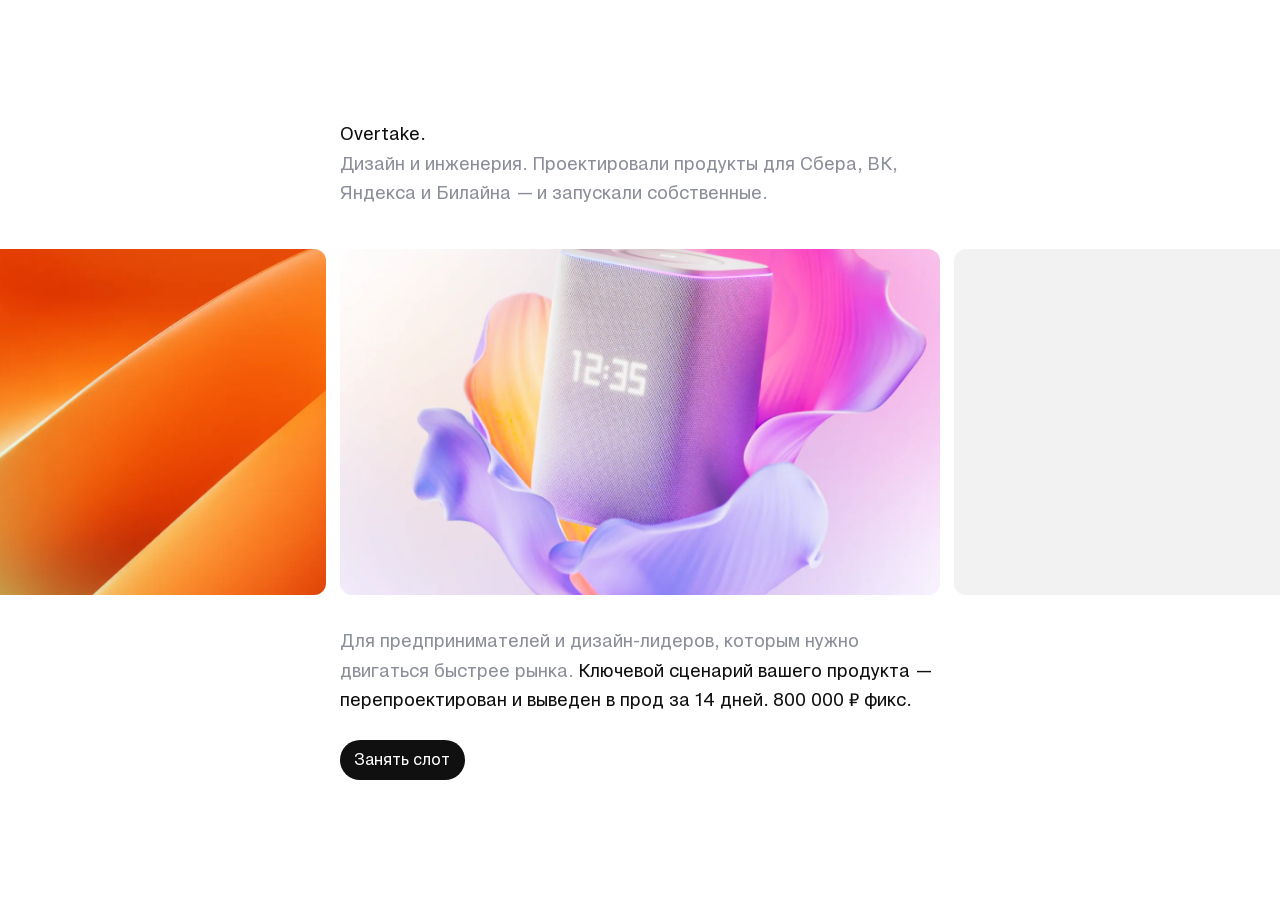
==== ru/index.html @ 6752e940 "Add auto-detected Russian version at /ru/ with no language switcher - ru/index.html: translated page" ====
<!doctype html>
<html lang="ru">
<head>
  <meta charset="UTF-8">
  <meta name="viewport" content="width=device-width, initial-scale=1">
  <title>Overtake&nbsp;— Дизайн и&nbsp;инженерия</title>
  <meta name="description" content="Партнёры для предпринимателей и дизайн-лидеров, которым нужно двигаться быстрее рынка. Перепроектируем и выведем в прод ключевой сценарий вашего продукта за 14 дней. 800 000 ₽ фикс.">
  <link rel="icon" href="data:image/svg+xml,%3Csvg xmlns='http://www.w3.org/2000/svg' viewBox='0 0 32 32'%3E%3Crect width='32' height='32' rx='8' fill='%23101010'/%3E%3C/svg%3E">
  <link rel="alternate" hreflang="en" href="https://overtakers.netlify.app/">
  <link rel="alternate" hreflang="ru" href="https://overtakers.netlify.app/ru/">
  <link rel="alternate" hreflang="x-default" href="https://overtakers.netlify.app/">
  <link rel="preload" href="/fonts/pragmatica-next-400.woff2" as="font" type="font/woff2" crossorigin>
  <link rel="preload" href="/fonts/pragmatica-next-400-cyrillic.woff2" as="font" type="font/woff2" crossorigin>
  <link rel="stylesheet" href="/style.css">
</head>
<body>
  <main class="page">
    <header class="hero">
      <p class="hero__title">Overtake.</p>
      <p class="hero__subtitle">Дизайн и&nbsp;инженерия. Проектировали продукты для&nbsp;Сбера, ВК, Яндекса и&nbsp;Билайна&nbsp;— и&nbsp;запускали собственные.</p>
    </header>

    <section class="cases" aria-label="Избранные кейсы" aria-roledescription="карусель" tabindex="0">
      <ul class="cases__track">
        <li class="cases__item">
          <span class="case__frame">
            <img class="case__image" src="/assets/case-1.webp" width="1194" height="843" alt="Яндекс Алиса" loading="lazy" decoding="async">
          </span>
        </li>
        <li class="cases__item">
          <span class="case__frame">
            <img class="case__image case__image--zoom" src="/assets/case-2.webp" width="2200" height="1649" alt="Яндекс Алиса" loading="lazy" decoding="async">
          </span>
        </li>
        <li class="cases__item">
          <span class="case__frame">
            <img class="case__image" src="/assets/case-3.webp" width="1320" height="864" alt="Яндекс Алиса" loading="eager" fetchpriority="high" decoding="async">
          </span>
        </li>
        <li class="cases__item">
          <span class="case__frame">
            <video class="case__image" src="/assets/case-4.mp4" width="1130" height="720" autoplay muted loop playsinline preload="auto"></video>
          </span>
        </li>
        <li class="cases__item">
          <span class="case__frame">
            <img class="case__image case__image--zoom" src="/assets/case-2.webp" width="2200" height="1649" alt="Гитверс" loading="lazy" decoding="async">
          </span>
        </li>
      </ul>
    </section>

    <p class="pitch">Для предпринимателей и&nbsp;дизайн-лидеров, которым нужно двигаться быстрее рынка.<span class="pitch__highlight"> Ключевой сценарий вашего продукта&nbsp;— перепроектирован и&nbsp;выведен в&nbsp;прод за&nbsp;14&nbsp;дней. 800&nbsp;000&nbsp;₽&nbsp;фикс.</span></p>

    <div class="cta-wrapper"><a class="cta" href="https://cal.com/levon-lobanov" target="_blank" rel="noopener noreferrer">Занять&nbsp;слот</a></div>
  </main>

  <div class="cursor-nav" aria-hidden="true">
    <div class="cursor-nav__bubble">
      <span class="cursor-nav__icon cursor-nav__icon--prev">
        <svg class="arrow" viewBox="0 0 24 24" width="24" height="24" fill="none">
          <rect class="arrow__tail" x="5.24" y="11.665" width="14.51" height="1.39" rx="0.695" fill="currentColor" />
          <path class="arrow__head" d="M11.17 7.11 5.94 12.36 11.17 17.61" stroke="currentColor" stroke-width="1.39" stroke-linecap="round" stroke-linejoin="round" />
          <g class="arrow__grow">
            <line class="arrow__arm arrow__arm--up" x1="19.06" y1="12.36" x2="13.81" y2="7.11" stroke="currentColor" stroke-width="1.39" stroke-linecap="round" />
            <line class="arrow__arm arrow__arm--dn" x1="19.06" y1="12.36" x2="13.81" y2="17.61" stroke="currentColor" stroke-width="1.39" stroke-linecap="round" />
          </g>
        </svg>
      </span>
      <span class="cursor-nav__icon cursor-nav__icon--next">
        <svg class="arrow" viewBox="0 0 24 24" width="24" height="24" fill="none">
          <rect class="arrow__tail" x="5.24" y="11.665" width="14.51" height="1.39" rx="0.695" fill="currentColor" />
          <path class="arrow__head" d="M13.81 7.11 19.06 12.36 13.81 17.61" stroke="currentColor" stroke-width="1.39" stroke-linecap="round" stroke-linejoin="round" />
          <g class="arrow__grow">
            <line class="arrow__arm arrow__arm--up" x1="5.94" y1="12.36" x2="11.17" y2="7.11" stroke="currentColor" stroke-width="1.39" stroke-linecap="round" />
            <line class="arrow__arm arrow__arm--dn" x1="5.94" y1="12.36" x2="11.17" y2="17.61" stroke="currentColor" stroke-width="1.39" stroke-linecap="round" />
          </g>
        </svg>
      </span>
    </div>
  </div>

  <script src="/app.js" defer></script>
</body>
</html>
---- style.css ----
@font-face {
  font-family: "Pragmatica Next VF";
  src: url("fonts/pragmatica-next-400.woff2") format("woff2");
  font-weight: 400;
  font-style: normal;
  font-display: swap;
  unicode-range: U+0020-007E, U+00A0, U+2013-2014, U+2018-201B, U+2026;
}

/* cyrillic subset: fetched by the browser only on pages that use it (/ru/) */
@font-face {
  font-family: "Pragmatica Next VF";
  src: url("fonts/pragmatica-next-400-cyrillic.woff2") format("woff2");
  font-weight: 400;
  font-style: normal;
  font-display: swap;
  unicode-range: U+00AB, U+00BB, U+0401, U+0410-044F, U+0451, U+20BD;
}

:root {
  color-scheme: light;

  --color-bg: #fff;
  --color-text-primary: #101010;
  --color-text-secondary: #4a4b4f;
  --color-text-tertiary: #8c8f99;
  --color-cta-bg: #101010;
  --color-cta-text: #fff;

  --font-sans: "Pragmatica Next VF", system-ui, sans-serif;

  /* one text style, used everywhere */
  --font-size: 1.125rem;
  --line-height: 1.85rem;
  --font-weight: 400;

  /* the one central column: grows with the viewport, caps at 660px, floors at
     viewport width minus 14px gutters either side. cases always match it. */
  --content-width: min(37.5rem, 100vw - 1.75rem);

  /* vertical rhythm is fluid by viewport HEIGHT so the whole page fits one
     screen (e.g. a 14" MacBook) without scrolling, and only grows further
     on genuinely tall viewports. interpolated between 700px and 1000px vh. */
  --space-page-top: clamp(2.75rem, -2.75rem + 12.67vh, 5.25rem);

  --case-height: clamp(17rem, 0.083rem + 38.33vh, 24.5rem);

  --ease-out: cubic-bezier(0.23, 1, 0.32, 1);
}

*,
*::before,
*::after {
  box-sizing: border-box;
  margin: 0;
}

body {
  margin: 0;
  background: var(--color-bg);
  font: var(--font-weight) var(--font-size)/var(--line-height) var(--font-sans);
  -webkit-font-smoothing: antialiased;
  text-rendering: optimizeLegibility;
}

::selection {
  background: rgba(140, 143, 153, 0.20);
}

img {
  display: block;
  max-width: 100%;
}

.page {
  display: flex;
  flex-direction: column;
  height: 100svh;
  justify-content: center;
}

.hero,
.pitch,
.cta-wrapper {
  margin-inline: auto;
}

.hero {
  width: var(--content-width);
}

.hero__title,
.hero__subtitle {
  margin: 0;
}

.hero__title {
  color: var(--color-text-primary);
}

.hero__subtitle {
  color: var(--color-text-tertiary);
}

.cases {
  overflow-x: hidden;
  overflow-y: visible;
  margin-top: 2.5rem;
  /* horizontal swipes belong to the slider, vertical pans stay native */
  touch-action: pan-y;
}

.cases:focus-visible {
  outline: none;
  outline-offset: -2px;
}

.cases.is-cursor-nav {
  cursor: none;
}

.cases__track {
  display: flex;
  gap: 14px;
  list-style: none;
  margin: 0;
  padding: 0;
  will-change: transform;
  user-select: none;
}

.cases__item {
  flex: none;
  margin: 0;
  width: var(--content-width);
}

.case__frame {
  position: relative;
  display: block;
  overflow: hidden;
  height: var(--case-height);
  border-radius: 0.75rem;
  corner-shape: squircle;
  background: #f2f2f2;
}

.case__image {
  width: 100%;
  height: 100%;
  object-fit: cover;
  -webkit-user-drag: none;
}

.case__image--zoom {
  position: absolute;
  max-width: none;
  width: 160.15%;
  height: 183.32%;
  left: -16.88%;
  top: -12.63%;
}

.pitch {
  width: var(--content-width);
  margin-top: 2rem;
  color: var(--color-text-tertiary);
  text-wrap: pretty;
}

.pitch__highlight {
  color: var(--color-text-primary);
}

.cta {
  display: inline-block;
  width: max-content;
  padding: 0.5rem 0.9rem;
  border: none;
  border-radius: 999px;
  background: var(--color-cta-bg);
  color: var(--color-cta-text);
  font: inherit;
  font-size: 1rem;
  line-height: 1.5rem;
  text-decoration: none;
  cursor: pointer;
  transition: opacity 0.2s ease;
}

.cta:hover {
  opacity: 0.8;
}

.cta:focus-visible {
  outline: 2px solid var(--color-text-primary);
  outline-offset: 2px;
}

.cta-wrapper {
  width: var(--content-width);
  margin-top: 1.5rem;
}

@media (max-width: 37.5rem) {
  :root {
    --line-height: calc(1.85rem - 2px);
  }

  .page {
    position: relative;
  }

  .cta-wrapper {
    position: absolute;
    bottom: 8px;
    left: 14px;
    width: auto;
    margin-top: 0;
  }

  .cta {
    display: flex;
    align-items: center;
    justify-content: center;
    width: fit-content;
    height: 52px;
    padding: 0.45rem 1.5rem;
  }
  .cases {
    margin-top: 1.5rem;
  }
  .pitch {
    margin-top: 1.5rem;
  }
  .cases__item {
    width: calc(var(--content-width) - 24px);
    height: calc(var(--content-width) - 24px);
  }

  .case__frame {
    height: calc(var(--content-width) - 24px);
    border-radius: 1rem;
  }

  .page {
    display: flex;
    flex-direction: column;
    height: 100svh;
    justify-content: start;
    padding-top: 1rem;
  }
}

.cursor-nav {
  position: fixed;
  top: 0;
  left: 0;
  z-index: 50;
  pointer-events: none;
  will-change: transform;
}

.cursor-nav__bubble {
  position: relative;
  display: flex;
  align-items: center;
  justify-content: center;
  width: 2.35rem;
  height: 2.35rem;
  border-radius: 50%;
  background: rgba(0, 0, 0);
  backdrop-filter: blur(14px);
  -webkit-backdrop-filter: blur(14px);
  color: #fff;
  opacity: 0;
  transform: translate(-50%, -50%) scale(0.85);
  transition:
    opacity 220ms ease,
    transform 220ms var(--ease-out),
    width 320ms var(--ease-out),
    border-radius 320ms var(--ease-out);
}

.cursor-nav.is-visible .cursor-nav__bubble {
  opacity: 1;
  transform: translate(-50%, -50%) scale(1);
}

.cursor-nav.is-pressed .cursor-nav__bubble {
  transform: translate(-50%, -50%) scale(0.9);
}

.cursor-nav.is-dragging .cursor-nav__bubble {
  width: 3.5rem;
  border-radius: 999px;
}

.cursor-nav__icon {
  position: absolute;
  inset: 0;
  display: flex;
  align-items: center;
  justify-content: center;
  opacity: 0;
  filter: blur(4px);
  transform: scale(0.7);
  transition:
    opacity 300ms ease,
    filter 300ms ease,
    transform 300ms var(--ease-out);
}

.cursor-nav__icon.is-active {
  opacity: 1;
  filter: blur(0);
  transform: scale(1);
}

/* ---- morphing arrow: single ⇄ double ----
   built from live parts instead of one baked path, so the double-headed
   arrow can grow out of the single one: the tail (a rect — its x/width are
   animatable geometry) stretches, and the second head sprouts from its very
   tip. the head is two arm lines revealed by a stroke-dash draw-on: their
   shared origin rides exactly on the tail's advancing end, and the whiskers
   extend from that point along the 45° diagonals — growing out of the tail
   rather than unfolding beside it. everything shares the bubble's 320ms
   curve so the icon, tail and heads travel as one gesture. */

.arrow {
  overflow: visible;
}

.arrow__tail {
  transition: x 320ms var(--ease-out), width 320ms var(--ease-out);
}

.arrow__head,
.arrow__grow {
  transition: transform 320ms var(--ease-out);
}

/* arm length is 7.41; the long gap keeps the repeating dash pattern from
   leaking a second dash onto the far end of the line, and the rest offset
   sits just past the dash so not even its round cap renders */
.arrow__arm {
  stroke-dasharray: 7.42 100;
  stroke-dashoffset: 7.44;
  transition: stroke-dashoffset 320ms var(--ease-out);
}

/* dragging: tail runs edge to edge, both heads land on the far tips —
   both side icons converge on the same symmetric double arrow */
.cursor-nav.is-dragging .cursor-nav__icon.is-active .arrow__tail {
  x: 0.5px;
  width: 23px;
}

.cursor-nav.is-dragging .cursor-nav__icon--prev.is-active .arrow__head { transform: translateX(-4.75px); }
.cursor-nav.is-dragging .cursor-nav__icon--next.is-active .arrow__head { transform: translateX(3.75px); }
.cursor-nav.is-dragging .cursor-nav__icon--prev.is-active .arrow__grow { transform: translateX(3.75px); }
.cursor-nav.is-dragging .cursor-nav__icon--next.is-active .arrow__grow { transform: translateX(-4.75px); }

.cursor-nav.is-dragging .cursor-nav__icon.is-active .arrow__arm {
  stroke-dashoffset: 0;
}

@media (prefers-reduced-motion: reduce) {
  .cursor-nav__bubble,
  .cursor-nav__icon,
  .arrow__tail,
  .arrow__head,
  .arrow__grow,
  .arrow__arm {
    transition-duration: 1ms;
  }
}
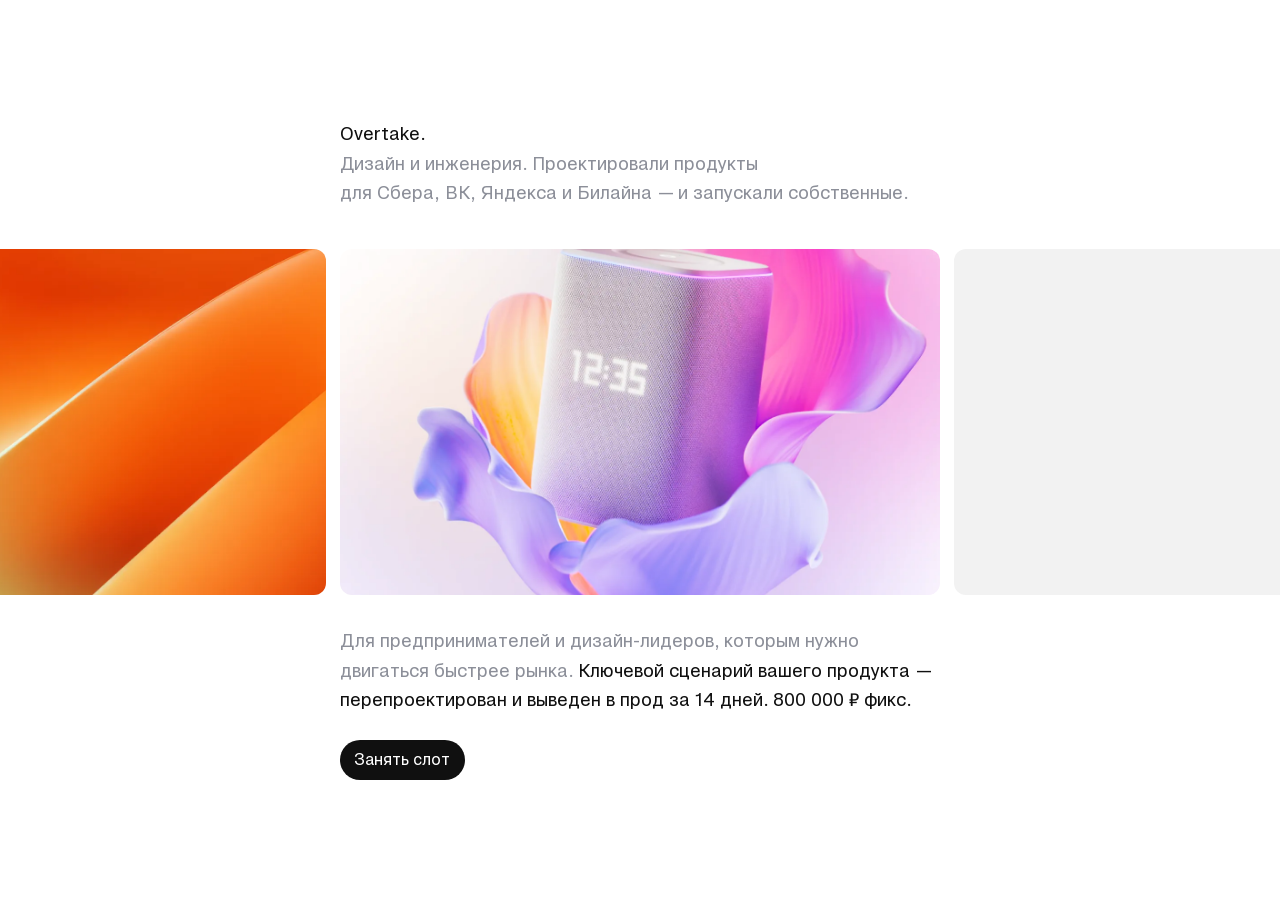
==== commit 1d6c1df9: "Add dark mode theming and fix text selection cascade. System dark preference now updates page tokens" ====
--- a/ru/index.html
+++ b/ru/index.html
@@ -17,7 +17,7 @@
   <main class="page">
     <header class="hero">
       <p class="hero__title">Overtake.</p>
-      <p class="hero__subtitle">Дизайн и&nbsp;инженерия. Проектировали продукты для&nbsp;Сбера, ВК, Яндекса и&nbsp;Билайна&nbsp;— и&nbsp;запускали собственные.</p>
+      <p class="hero__subtitle">Дизайн и&nbsp;инженерия. Проектировали продукты для&nbsp;Сбера, ВК, Яндекса и&nbsp;Билайна&nbsp;— и&nbsp;запускали собственные.</p>
     </header>
 
     <section class="cases" aria-label="Избранные кейсы" aria-roledescription="карусель" tabindex="0">
--- a/style.css
+++ b/style.css
@@ -25,7 +25,7 @@
   --color-text-secondary: #4a4b4f;
   --color-text-tertiary: #8c8f99;
   --color-cta-bg: #101010;
-  --color-cta-text: #fff;
+  --color-cta-text: #ffffff;
 
   --font-sans: "Pragmatica Next VF", system-ui, sans-serif;
 
@@ -48,6 +48,26 @@
   --ease-out: cubic-bezier(0.23, 1, 0.32, 1);
 }
 
+
+::selection {
+  background: rgba(140, 143, 153, 0.20);
+}
+
+@media (prefers-color-scheme: dark) {
+  :root {
+    color-scheme: dark;
+
+    --color-bg: #000;
+    --color-text-primary: #eceff7;
+    --color-text-secondary: #b9bac4;
+    --color-cta-bg: #eceff7;
+    --color-cta-text: #000;
+  }
+  ::selection {
+    background: rgba(255, 255, 255, 0.15);
+  }
+}
+
 *,
 *::before,
 *::after {
@@ -63,9 +83,6 @@
   text-rendering: optimizeLegibility;
 }
 
-::selection {
-  background: rgba(140, 143, 153, 0.20);
-}
 
 img {
   display: block;
@@ -269,10 +286,10 @@
   width: 2.35rem;
   height: 2.35rem;
   border-radius: 50%;
-  background: rgba(0, 0, 0);
+  background: var(--color-cta-bg);
   backdrop-filter: blur(14px);
   -webkit-backdrop-filter: blur(14px);
-  color: #fff;
+  color: var(--color-cta-text);
   opacity: 0;
   transform: translate(-50%, -50%) scale(0.85);
   transition:
@@ -292,7 +309,7 @@
 }
 
 .cursor-nav.is-dragging .cursor-nav__bubble {
-  width: 3.5rem;
+  width: 4rem;
   border-radius: 999px;
 }
 
@@ -352,14 +369,14 @@
 /* dragging: tail runs edge to edge, both heads land on the far tips —
    both side icons converge on the same symmetric double arrow */
 .cursor-nav.is-dragging .cursor-nav__icon.is-active .arrow__tail {
-  x: 0.5px;
-  width: 23px;
-}
-
-.cursor-nav.is-dragging .cursor-nav__icon--prev.is-active .arrow__head { transform: translateX(-4.75px); }
-.cursor-nav.is-dragging .cursor-nav__icon--next.is-active .arrow__head { transform: translateX(3.75px); }
-.cursor-nav.is-dragging .cursor-nav__icon--prev.is-active .arrow__grow { transform: translateX(3.75px); }
-.cursor-nav.is-dragging .cursor-nav__icon--next.is-active .arrow__grow { transform: translateX(-4.75px); }
+  x: -3.5px;
+  width: 31px;
+}
+
+.cursor-nav.is-dragging .cursor-nav__icon--prev.is-active .arrow__head { transform: translateX(-8.75px); }
+.cursor-nav.is-dragging .cursor-nav__icon--next.is-active .arrow__head { transform: translateX(7.75px); }
+.cursor-nav.is-dragging .cursor-nav__icon--prev.is-active .arrow__grow { transform: translateX(7.75px); }
+.cursor-nav.is-dragging .cursor-nav__icon--next.is-active .arrow__grow { transform: translateX(-8.75px); }
 
 .cursor-nav.is-dragging .cursor-nav__icon.is-active .arrow__arm {
   stroke-dashoffset: 0;
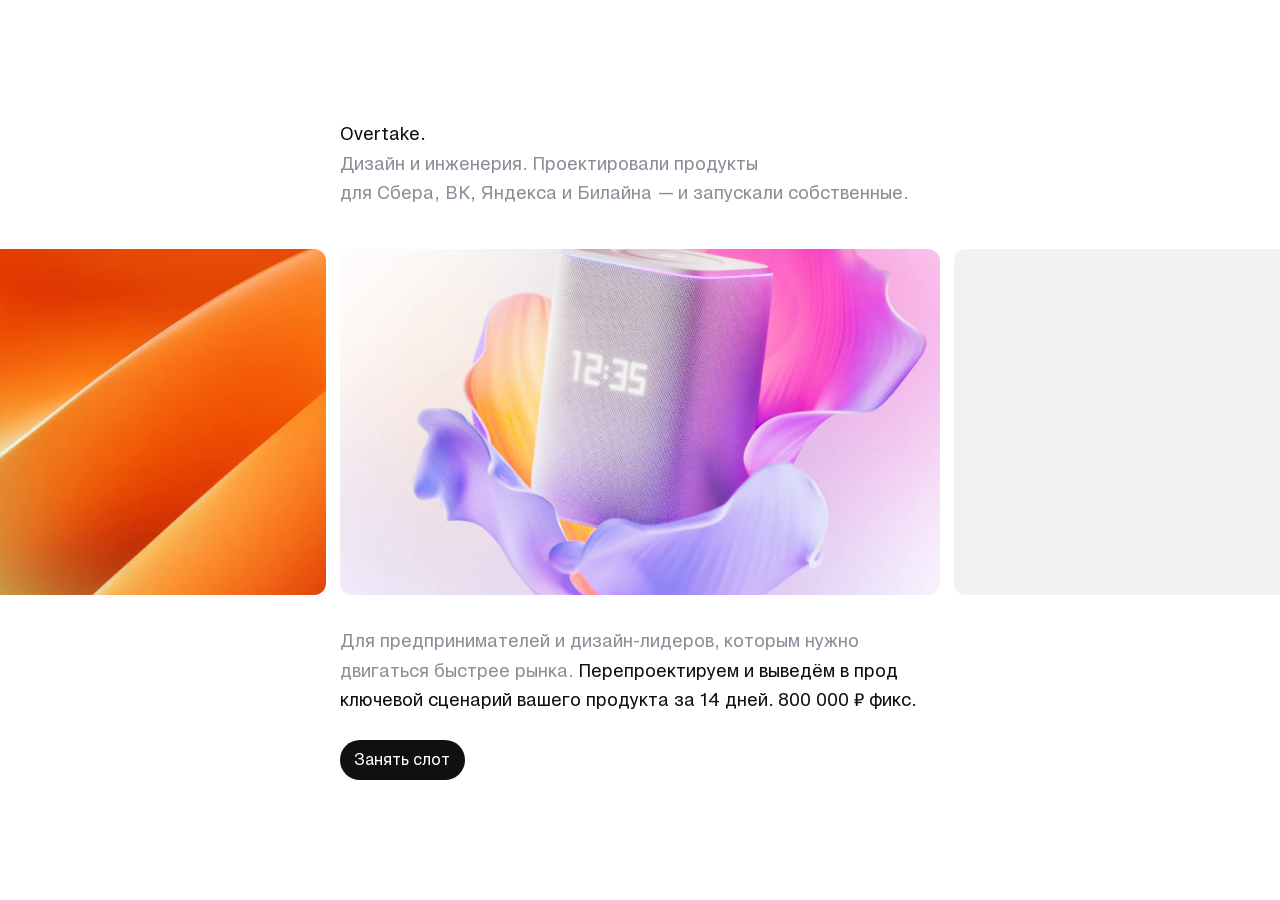
==== commit 78a32aef: "Update Russian pitch copy for clearer wording. Reword the highlighted offer line to lead with the re" ====
--- a/ru/index.html
+++ b/ru/index.html
@@ -50,7 +50,7 @@
       </ul>
     </section>
 
-    <p class="pitch">Для предпринимателей и&nbsp;дизайн-лидеров, которым нужно двигаться быстрее рынка.<span class="pitch__highlight"> Ключевой сценарий вашего продукта&nbsp;— перепроектирован и&nbsp;выведен в&nbsp;прод за&nbsp;14&nbsp;дней. 800&nbsp;000&nbsp;₽&nbsp;фикс.</span></p>
+    <p class="pitch">Для предпринимателей и&nbsp;дизайн-лидеров, которым нужно двигаться быстрее рынка.<span class="pitch__highlight"> Перепроектируем и выведём в прод ключевой сценарий вашего продукта за&nbsp;14&nbsp;дней. 800&nbsp;000&nbsp;₽&nbsp;фикс.</span></p>
 
     <div class="cta-wrapper"><a class="cta" href="https://cal.com/levon-lobanov" target="_blank" rel="noopener noreferrer">Занять&nbsp;слот</a></div>
   </main>
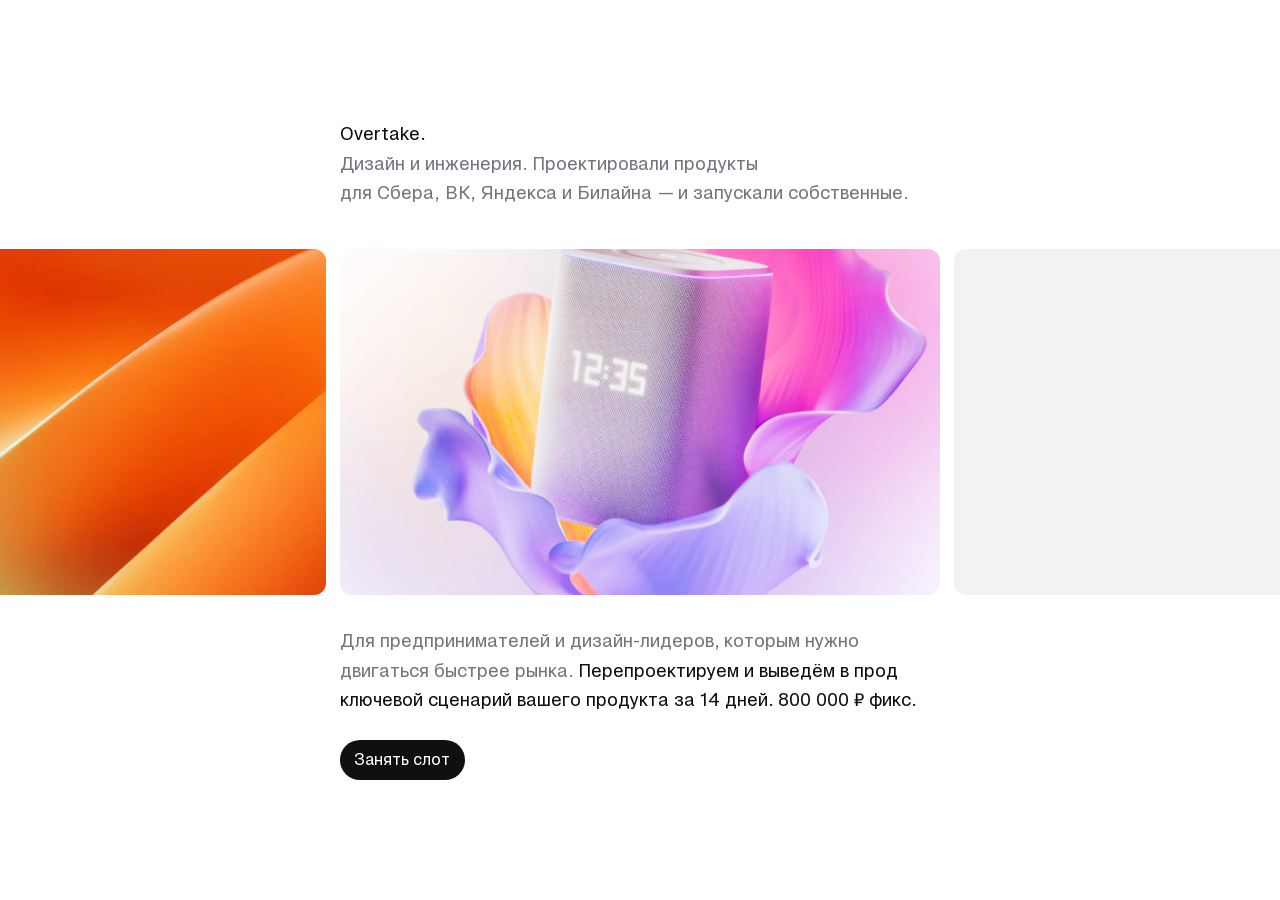
==== commit 23673843: "Optimize Lighthouse scores: CLS, a11y, SEO, and security headers. Add a metric-matched fallback font" ====
--- a/ru/index.html
+++ b/ru/index.html
@@ -6,9 +6,15 @@
   <title>Overtake&nbsp;— Дизайн и&nbsp;инженерия</title>
   <meta name="description" content="Партнёры для предпринимателей и дизайн-лидеров, которым нужно двигаться быстрее рынка. Перепроектируем и выведем в прод ключевой сценарий вашего продукта за 14 дней. 800 000 ₽ фикс.">
   <link rel="icon" href="data:image/svg+xml,%3Csvg xmlns='http://www.w3.org/2000/svg' viewBox='0 0 32 32'%3E%3Crect width='32' height='32' rx='8' fill='%23101010'/%3E%3C/svg%3E">
+  <link rel="canonical" href="https://overtakers.netlify.app/ru/">
   <link rel="alternate" hreflang="en" href="https://overtakers.netlify.app/">
   <link rel="alternate" hreflang="ru" href="https://overtakers.netlify.app/ru/">
   <link rel="alternate" hreflang="x-default" href="https://overtakers.netlify.app/">
+  <meta property="og:type" content="website">
+  <meta property="og:title" content="Overtake — Дизайн и инженерия">
+  <meta property="og:description" content="Перепроектируем и выведем в прод ключевой сценарий вашего продукта за 14 дней. 800 000 ₽ фикс.">
+  <meta property="og:url" content="https://overtakers.netlify.app/ru/">
+  <meta property="og:image" content="https://overtakers.netlify.app/assets/case-3.webp">
   <link rel="preload" href="/fonts/pragmatica-next-400.woff2" as="font" type="font/woff2" crossorigin>
   <link rel="preload" href="/fonts/pragmatica-next-400-cyrillic.woff2" as="font" type="font/woff2" crossorigin>
   <link rel="stylesheet" href="/style.css">
@@ -16,7 +22,7 @@
 <body>
   <main class="page">
     <header class="hero">
-      <p class="hero__title">Overtake.</p>
+      <h1 class="hero__title">Overtake.</h1>
       <p class="hero__subtitle">Дизайн и&nbsp;инженерия. Проектировали продукты для&nbsp;Сбера, ВК, Яндекса и&nbsp;Билайна&nbsp;— и&nbsp;запускали собственные.</p>
     </header>
 
--- a/style.css
+++ b/style.css
@@ -17,17 +17,45 @@
   unicode-range: U+00AB, U+00BB, U+0401, U+0410-044F, U+0451, U+20BD;
 }
 
+/* metric-matched fallback: Arial scaled so it sets the same line breaks as
+   Pragmatica — the font arriving after first paint then causes no layout
+   shift (this was the whole CLS 0.25 on desktop). ratios are advance-width
+   sums of the page copy in both fonts, split per script like the real
+   subsets so mixed Russian text (Cyrillic words, Latin digits and spaces)
+   measures correctly. */
+@font-face {
+  font-family: "Pragmatica Next Fallback";
+  src: local("Arial"), local("Helvetica Neue");
+  size-adjust: 103.6%;
+  ascent-override: 91.69%;
+  descent-override: 24.13%;
+  line-gap-override: 0%;
+  unicode-range: U+0020-007E, U+00A0, U+2013-2014, U+2018-201B, U+2026;
+}
+
+@font-face {
+  font-family: "Pragmatica Next Fallback";
+  src: local("Arial"), local("Helvetica Neue");
+  size-adjust: 104.2%;
+  ascent-override: 91.17%;
+  descent-override: 23.99%;
+  line-gap-override: 0%;
+  unicode-range: U+00AB, U+00BB, U+0401, U+0410-044F, U+0451, U+20BD;
+}
+
 :root {
   color-scheme: light;
 
   --color-bg: #fff;
   --color-text-primary: #101010;
   --color-text-secondary: #4a4b4f;
-  --color-text-tertiary: #8c8f99;
+  /* darkest step of the old #8c8f99 that still reads as the same gray while
+     clearing WCAG AA 4.5:1 on white (this one is 4.54:1) */
+  --color-text-tertiary: #73767f;
   --color-cta-bg: #101010;
   --color-cta-text: #ffffff;
 
-  --font-sans: "Pragmatica Next VF", system-ui, sans-serif;
+  --font-sans: "Pragmatica Next VF", "Pragmatica Next Fallback", system-ui, sans-serif;
 
   /* one text style, used everywhere */
   --font-size: 1.125rem;
@@ -60,6 +88,7 @@
     --color-bg: #000;
     --color-text-primary: #eceff7;
     --color-text-secondary: #b9bac4;
+    --color-text-tertiary: #8c8f99; /* 6.5:1 on black — unchanged */
     --color-cta-bg: #eceff7;
     --color-cta-text: #000;
   }
@@ -76,13 +105,11 @@
 }
 
 body {
-  margin: 0;
   background: var(--color-bg);
   font: var(--font-weight) var(--font-size)/var(--line-height) var(--font-sans);
   -webkit-font-smoothing: antialiased;
   text-rendering: optimizeLegibility;
 }
-
 
 img {
   display: block;
@@ -106,12 +133,9 @@
   width: var(--content-width);
 }
 
-.hero__title,
-.hero__subtitle {
-  margin: 0;
-}
-
 .hero__title {
+  /* an h1 semantically, but typographically the same single text style */
+  font: inherit;
   color: var(--color-text-primary);
 }
 
@@ -120,15 +144,14 @@
 }
 
 .cases {
-  overflow-x: hidden;
-  overflow-y: visible;
+  overflow: hidden;
   margin-top: 2.5rem;
   /* horizontal swipes belong to the slider, vertical pans stay native */
   touch-action: pan-y;
 }
 
 .cases:focus-visible {
-  outline: none;
+  outline: 2px solid var(--color-text-primary);
   outline-offset: -2px;
 }
 
@@ -144,6 +167,11 @@
   padding: 0;
   will-change: transform;
   user-select: none;
+  /* first paint, before app.js runs: center the 3rd slide — the same state
+     the JS lands on. same formula as render(): column left edge minus two
+     item steps. this makes the eagerly-loaded slide the LCP element, and is
+     the resting state if JS never arrives. JS overrides via inline style. */
+  transform: translate3d(calc((100vw - var(--content-width)) / 2 - 2 * (var(--content-width) + 14px)), 0, 0);
 }
 
 .cases__item {
@@ -193,15 +221,12 @@
   display: inline-block;
   width: max-content;
   padding: 0.5rem 0.9rem;
-  border: none;
   border-radius: 999px;
   background: var(--color-cta-bg);
   color: var(--color-cta-text);
-  font: inherit;
   font-size: 1rem;
   line-height: 1.5rem;
   text-decoration: none;
-  cursor: pointer;
   transition: opacity 0.2s ease;
 }
 
@@ -226,6 +251,8 @@
 
   .page {
     position: relative;
+    justify-content: start;
+    padding-top: 1rem;
   }
 
   .cta-wrapper {
@@ -244,15 +271,18 @@
     height: 52px;
     padding: 0.45rem 1.5rem;
   }
+
   .cases {
     margin-top: 1.5rem;
   }
-  .pitch {
-    margin-top: 1.5rem;
-  }
+
+  .cases__track {
+    /* mobile item step is (content-width − 24px) + 14px gap */
+    transform: translate3d(calc((100vw - var(--content-width)) / 2 - 2 * (var(--content-width) - 10px)), 0, 0);
+  }
+
   .cases__item {
     width: calc(var(--content-width) - 24px);
-    height: calc(var(--content-width) - 24px);
   }
 
   .case__frame {
@@ -260,12 +290,8 @@
     border-radius: 1rem;
   }
 
-  .page {
-    display: flex;
-    flex-direction: column;
-    height: 100svh;
-    justify-content: start;
-    padding-top: 1rem;
+  .pitch {
+    margin-top: 1.5rem;
   }
 }
 
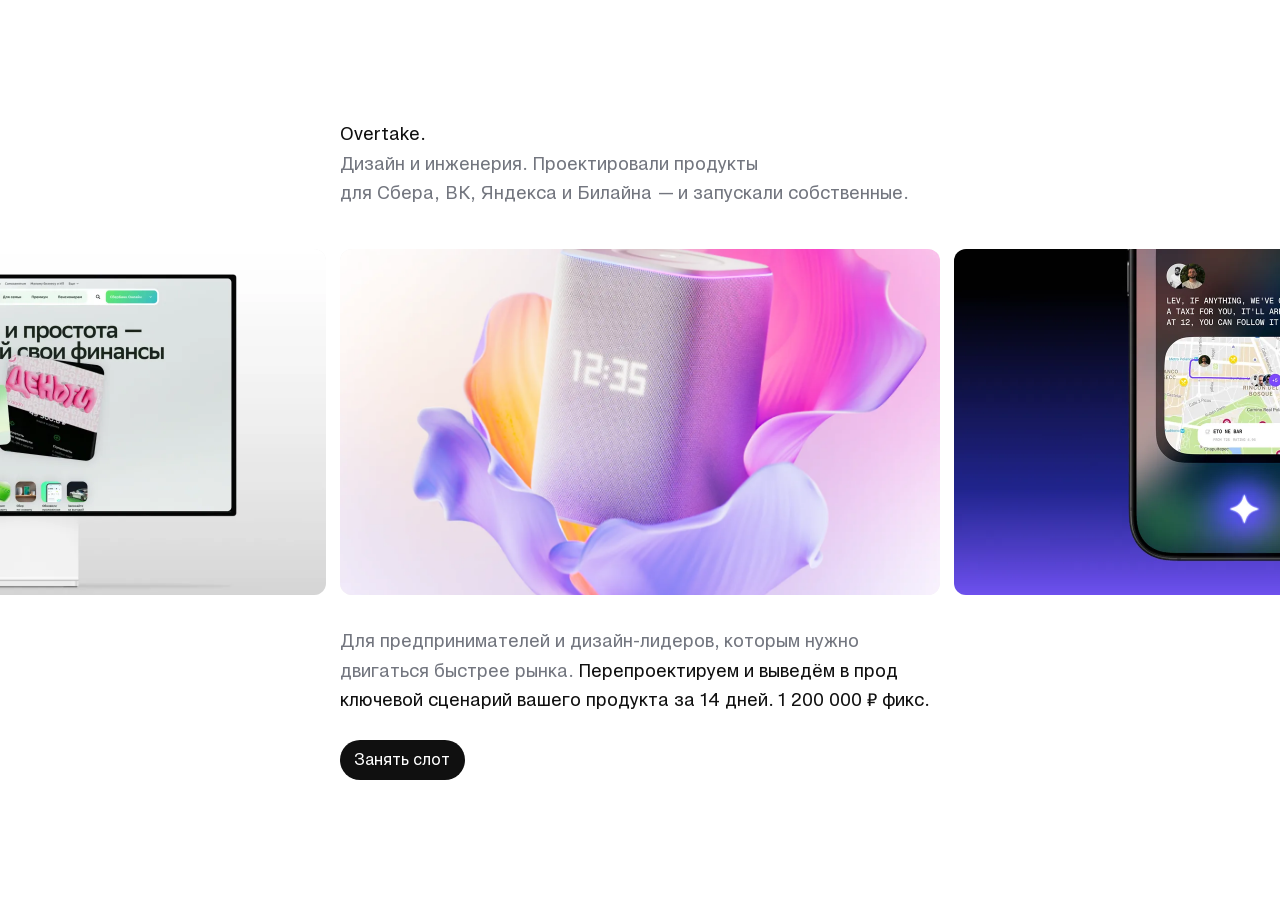
==== commit 5b96ee76: "Update portfolio cases and pricing. Replace slider assets with Sber, Sber website, and Gemini while " ====
--- a/ru/index.html
+++ b/ru/index.html
@@ -4,7 +4,7 @@
   <meta charset="UTF-8">
   <meta name="viewport" content="width=device-width, initial-scale=1">
   <title>Overtake&nbsp;— Дизайн и&nbsp;инженерия</title>
-  <meta name="description" content="Партнёры для предпринимателей и дизайн-лидеров, которым нужно двигаться быстрее рынка. Перепроектируем и выведем в прод ключевой сценарий вашего продукта за 14 дней. 800 000 ₽ фикс.">
+  <meta name="description" content="Партнёры для предпринимателей и дизайн-лидеров, которым нужно двигаться быстрее рынка. Перепроектируем и выведем в прод ключевой сценарий вашего продукта за 14 дней. 1 200 000 ₽ фикс.">
   <link rel="icon" href="data:image/svg+xml,%3Csvg xmlns='http://www.w3.org/2000/svg' viewBox='0 0 32 32'%3E%3Crect width='32' height='32' rx='8' fill='%23101010'/%3E%3C/svg%3E">
   <link rel="canonical" href="https://overtakers.netlify.app/ru/">
   <link rel="alternate" hreflang="en" href="https://overtakers.netlify.app/">
@@ -12,7 +12,7 @@
   <link rel="alternate" hreflang="x-default" href="https://overtakers.netlify.app/">
   <meta property="og:type" content="website">
   <meta property="og:title" content="Overtake — Дизайн и инженерия">
-  <meta property="og:description" content="Перепроектируем и выведем в прод ключевой сценарий вашего продукта за 14 дней. 800 000 ₽ фикс.">
+  <meta property="og:description" content="Перепроектируем и выведем в прод ключевой сценарий вашего продукта за 14 дней. 1 200 000 ₽ фикс.">
   <meta property="og:url" content="https://overtakers.netlify.app/ru/">
   <meta property="og:image" content="https://overtakers.netlify.app/assets/case-3.webp">
   <link rel="preload" href="/fonts/pragmatica-next-400.woff2" as="font" type="font/woff2" crossorigin>
@@ -30,12 +30,12 @@
       <ul class="cases__track">
         <li class="cases__item">
           <span class="case__frame">
-            <img class="case__image" src="/assets/case-1.webp" width="1194" height="843" alt="Яндекс Алиса" loading="lazy" decoding="async">
+            <img class="case__image" src="/assets/case-1.webp" width="1200" height="720" alt="Сбер" loading="lazy" decoding="async">
           </span>
         </li>
         <li class="cases__item">
           <span class="case__frame">
-            <img class="case__image case__image--zoom" src="/assets/case-2.webp" width="2200" height="1649" alt="Яндекс Алиса" loading="lazy" decoding="async">
+            <img class="case__image" src="/assets/case-2.webp" width="1200" height="720" alt="Сайт Сбера" loading="lazy" decoding="async">
           </span>
         </li>
         <li class="cases__item">
@@ -45,18 +45,13 @@
         </li>
         <li class="cases__item">
           <span class="case__frame">
-            <video class="case__image" src="/assets/case-4.mp4" width="1130" height="720" autoplay muted loop playsinline preload="auto"></video>
-          </span>
-        </li>
-        <li class="cases__item">
-          <span class="case__frame">
-            <img class="case__image case__image--zoom" src="/assets/case-2.webp" width="2200" height="1649" alt="Гитверс" loading="lazy" decoding="async">
+            <img class="case__image" src="/assets/case-5.webp" width="1200" height="720" alt="Gemini" loading="eager" decoding="async">
           </span>
         </li>
       </ul>
     </section>
 
-    <p class="pitch">Для предпринимателей и&nbsp;дизайн-лидеров, которым нужно двигаться быстрее рынка.<span class="pitch__highlight"> Перепроектируем и выведём в прод ключевой сценарий вашего продукта за&nbsp;14&nbsp;дней. 800&nbsp;000&nbsp;₽&nbsp;фикс.</span></p>
+    <p class="pitch">Для предпринимателей и&nbsp;дизайн-лидеров, которым нужно двигаться быстрее рынка.<span class="pitch__highlight"> Перепроектируем и выведём в прод ключевой сценарий вашего продукта за&nbsp;14&nbsp;дней. 1&nbsp;200&nbsp;000&nbsp;₽&nbsp;фикс.</span></p>
 
     <div class="cta-wrapper"><a class="cta" href="https://cal.com/levon-lobanov" target="_blank" rel="noopener noreferrer">Занять&nbsp;слот</a></div>
   </main>
--- a/style.css
+++ b/style.css
@@ -3,7 +3,12 @@
   src: url("fonts/pragmatica-next-400.woff2") format("woff2");
   font-weight: 400;
   font-style: normal;
-  font-display: swap;
+  /* optional, not swap: the font is preloaded + tiny, so it almost always
+     arrives before first paint and is used from the start. if it misses the
+     short block window on a slow link, the metric-matched fallback stays for
+     the whole session — no mid-load swap, so no reflow of the vertically
+     centered page (that swap was the CLS 1.0 on /ru/). */
+  font-display: optional;
   unicode-range: U+0020-007E, U+00A0, U+2013-2014, U+2018-201B, U+2026;
 }
 
@@ -13,7 +18,7 @@
   src: url("fonts/pragmatica-next-400-cyrillic.woff2") format("woff2");
   font-weight: 400;
   font-style: normal;
-  font-display: swap;
+  font-display: optional;
   unicode-range: U+00AB, U+00BB, U+0401, U+0410-044F, U+0451, U+20BD;
 }
 
@@ -246,7 +251,7 @@
 
 @media (max-width: 37.5rem) {
   :root {
-    --line-height: calc(1.85rem - 2px);
+    --line-height: calc(1.85rem - 3px);
   }
 
   .page {
